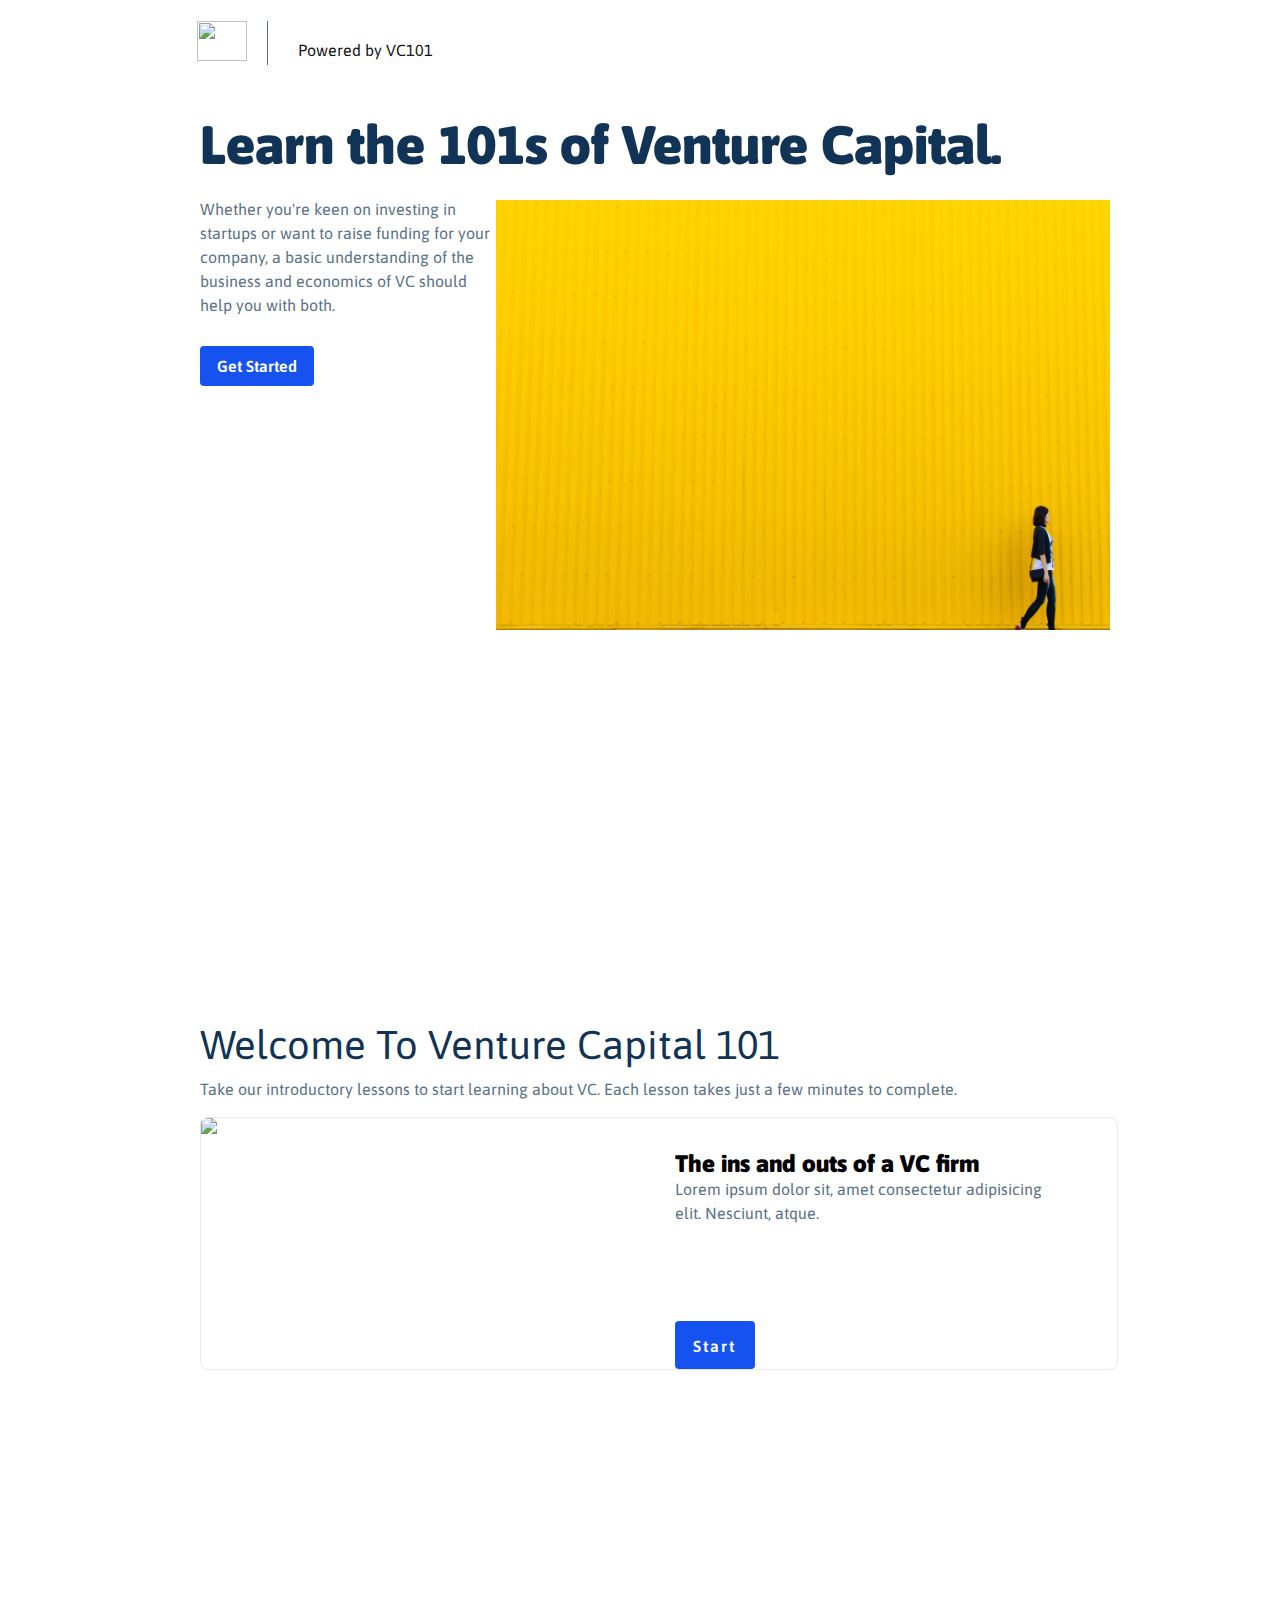
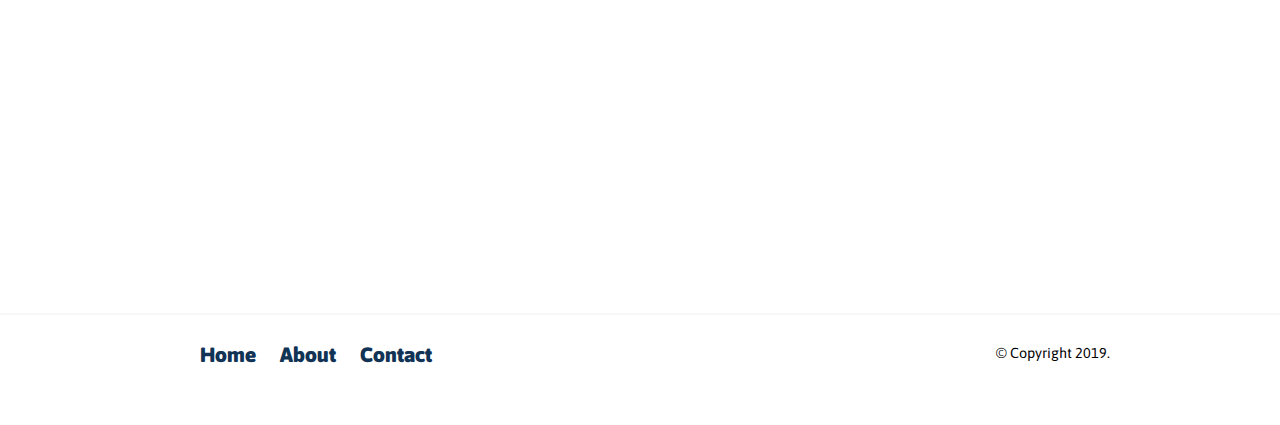
==== index.html @ 9e7cd98e "Added footer. //TODO replace test dataset with live one." ====
<!DOCTYPE html>
<!--[if lt IE 7]>      <html class="no-js lt-ie9 lt-ie8 lt-ie7"> <![endif]-->
<!--[if IE 7]>         <html class="no-js lt-ie9 lt-ie8"> <![endif]-->
<!--[if IE 8]>         <html class="no-js lt-ie9"> <![endif]-->
<!--[if gt IE 8]><!-->
<html>
<!--<![endif]-->

<head>
    <meta charset="utf-8">
    <meta http-equiv="X-UA-Compatible" content="IE=edge">
    <title>VC101 | Bite Sized Venture Capital</title>
    <meta name="description" content="">
    <meta name="viewport" content="width=device-width, initial-scale=1">
    <link rel="stylesheet" href="https://use.fontawesome.com/releases/v5.7.1/css/all.css"
        integrity="sha384-fnmOCqbTlWIlj8LyTjo7mOUStjsKC4pOpQbqyi7RrhN7udi9RwhKkMHpvLbHG9Sr" crossorigin="anonymous">
    <link rel="stylesheet" href="style.css">
</head>

<body>
    <!--[if lt IE 7]>
            <p class="browsehappy">You are using an <strong>outdated</strong> browser. Please <a href="#">upgrade your browser</a> to improve your experience.</p>
        <![endif]-->
    <header>
        <!-- logo -->
        <a href="https://vc101.team" class="header-brand"><img src="img/logo.png"></a>
        <nav>
            <ul>
                <li><a href="https://vc101.team" target="_blank">Powered by VC101</a></li>
            </ul>
        </nav>
    </header>

    <main>
        <section class="landing-box">
            <img src="img/hero.jpg">
            <h1>Learn the 101s of Venture Capital.</h1>
            <p>Whether you're keen on investing in startups or want to raise funding for your company, a basic
                understanding of the business and economics of VC should help you with both.</p>
            <a href="#section-lesson" class="btn" id="get-started">Get Started</a>
        </section>

        <section class="lesson-box" id="section-lesson">
            <h1>Welcome To Venture Capital 101</h1>
            <p>Take our introductory lessons to start learning about VC. Each lesson takes just a few
                minutes to complete.</p>
            <div class="lesson-one">
                <img src="https://www.unsplash.it/450/300">
                <div class="lesson-content">
                    <h2>The ins and outs of a VC firm</h2>
                    <p>Lorem ipsum dolor sit, amet consectetur adipisicing elit. Nesciunt, atque.</p>
                </div>
                <a href="course.html" target="_blank" class="btn">Start</a>
            </div>
        </section>
    </main>

    <div class="wrapper">
        <footer>
            <ul>
                <li><a href="index.html">Home</a></li>
                <li><a href="https://vc101.team">About</a></li>
                <li><a href="index.html">Contact</a></li>
            </ul>
        </footer>
        <p>&copy Copyright 2019.</p>
    </div>



    <script src="http://code.jquery.com/jquery-3.3.1.min.js"
        integrity="sha256-FgpCb/KJQlLNfOu91ta32o/NMZxltwRo8QtmkMRdAu8=" crossorigin="anonymous"></script>
    <script src='https://cdnjs.cloudflare.com/ajax/libs/tabletop.js/1.5.1/tabletop.min.js'></script>
    <script src="main.js"></script>
</body>

</html>
---- style.css ----
/* spreadsheet: https://docs.google.com/spreadsheets/d/1z5SjJGeFQ1TG3NRVAmU4pEblI3DzOzYR7XpcM_YPObU/edit#gid=0 */

/* 

1. Design and code the site. --> check out the coinbase earn page for design inspo for front page.
2. Integrate a database. (Google Spreadsheet)
3. Deploy the site. (Netlify, GitHub)
4. Connect to main site? (vc101.team/#online-course)

*/

@import url('https://fonts.googleapis.com/css?family=Asap');
@import url('https://fonts.googleapis.com/css?family=Press+Start+2P');


* {
    margin: 0;
    padding: 0;
    box-sizing: border-box;
    text-decoration: none;
    font-size: 16px;
}

/* BUTTON CLASS */
.btn {
    height: 58px;
    font-size: 16px;
    font-family: 'Asap';
    padding: 10px 16px;
    color: rgb(255, 255, 255);
    background-color: rgb(22, 82, 240);
    border-width: 1px;
    border-style: solid;
    border-color: transparent;
    border-image: initial;
    position: relative;
    width: auto;
    font-weight: 600;
    margin: 0;
    cursor: pointer;
    border-radius: 4px;
    transition: all 1000ms;
}

/* INDEX PAGE */

header {
    position: fixed;
    top: 0;
    right: 0;
    left: 0;
    background-color: #fff;
    width: 100%;
    height: 80px;
}

header .header-brand {
    display: block;
    margin-top: 21px;
    margin-bottom: 31px;
    margin-left: 157px;
    padding: 0px 20px 0px 40px;
    border-right: 1px solid rgb(88, 112, 136);
    float: left;
}

header img {
    width: 50px;
    height: 40px;
}

header nav ul {
    display: block;
    width: fit-content;
    margin: 20px 0px 0px 20px;
    float: left;
}

header nav ul li {
    display: inline-block;
    float: left;
    list-style: none;
    padding: 0 10px;
}

header nav ul li a {
    font-family: 'Asap';
    font-size: 16px;
    color: #111;
    line-height: 60px;
}

main {
    padding-top: 100px;
    margin-left: 200px;
}

.landing-box {
    height: 100vh;
}

.landing-box img {
    position: absolute;
    display: block;
    top: 200px;
    right: 170px;
    width: 48%;
    height: 430px;
    background-size: cover;
    background-position: left center; 
    z-index: -1;  
}



.landing-box h1 {
    font-size: 54px;
    font-family: 'Asap';
    color: rgb(17, 51, 85);
    font-weight: 900;
    line-height: 64px;
    margin: 13px 0px;
}

.landing-box p {
    color: rgb(88, 112, 136);
    line-height: 24px;
    font-size: 16px;
    font-family: 'Asap';
    display: block;
    margin-block-start: 1em;
    margin-block-end: 1em;
    margin-inline-start: 0px;
    margin-inline-end: 0px;
    margin-top: 20px;
    margin-bottom: 40px;
    font-weight: 400;
    width: 300px;

}

.landing-box a:hover {
    background-color: rgb(18, 72, 209);
}

.lesson-box {
    height: 100vh;
}

.lesson-box h1 {
    font-size: 40px;
    font-weight: 400;
    font-family: 'Asap';
    color: rgb(17, 51, 85);
    line-height: 64px;
}

.lesson-box p {
    width: 800px;
    color: rgb(88, 112, 136);
    line-height: 24px;
    font-size: 1rem;
    font-family: 'Asap';
    display: block;
    margin-block-start: 1em;
    margin-block-end: 1em;
    margin-inline-start: 0px;
    margin-inline-end: 0px;
    font-weight: 400;
    margin-top: 0;
}

.lesson-one {
    display: grid;
    grid-template: 
    "img lesson-content" min-content
    "img a" auto / 1fr 1fr;
    width: 85%;
    height: auto;
    border-width: 1px;
    border-style: solid;
    border-color: rgb(231, 235, 238);
    border-image: initial;
    background: rgb(255, 255, 255);
    border-radius: 8px;
    transition: box-shadow .3s;
}

.lesson-one:hover {
    box-shadow: 0 0 11px rgba(33,33,33,.2); 
}

.lesson-one img {
    grid-area: img;
    border-radius: 2% 0% 0% 2%;
}

.lesson-one .lesson-content {
    grid-area: lesson-content;
    margin-left: 16px;
    margin-top: 32px;
}

.lesson-one h2 {
    font-size: 1.5rem;
    font-weight: 900;
    color: #000;
    font-family: 'Asap';
}

.lesson-one p {
    font-size: 1rem;
    color: rgb(88, 112, 136);
    font-family: 'Asap';
    width: 85%;
}

.lesson-one a {
    grid-area: a;
    width: 80px;
    height: 48px;
    margin-left: 16px;
    margin-top: 80px;
    transition: all 1000ms;
    padding-top: 15px;
    padding-bottom: 10px;
    padding-left: 17px;
    padding-right: 10px;
    letter-spacing: 2px;
}

.lesson-one a:hover {
    background-color: rgb(18, 72, 209);
}

/* Footer */

footer {
    border-top: 2px solid rgb(245, 247, 248);
    
}

footer ul {
    width: fit-content;
    float: left;
    margin-top: 20px;
    margin-bottom: 50px;
    margin-left: 200px;
    
}

footer ul li {
    display: inline-flex;
    list-style: none;
    line-height: 40px;
}

footer ul li a {
    font-family: 'Asap';
    font-size: 1.3rem;
    font-weight: 900;
    color: rgb(17, 51, 85);
    margin-right: 20px;
}

.wrapper p {
    text-align: center;
    float: right;
    margin-top: 30px;
    margin-right: 170px;
    font-family: 'Asap';
    font-size: 0.9rem;
    
}


/* use max-width for mobile media query

.lesson-one img {
    grid-area: img;
    border-radius: 2% 0% 0% 2%;
    max-width: 100%;
}

*/
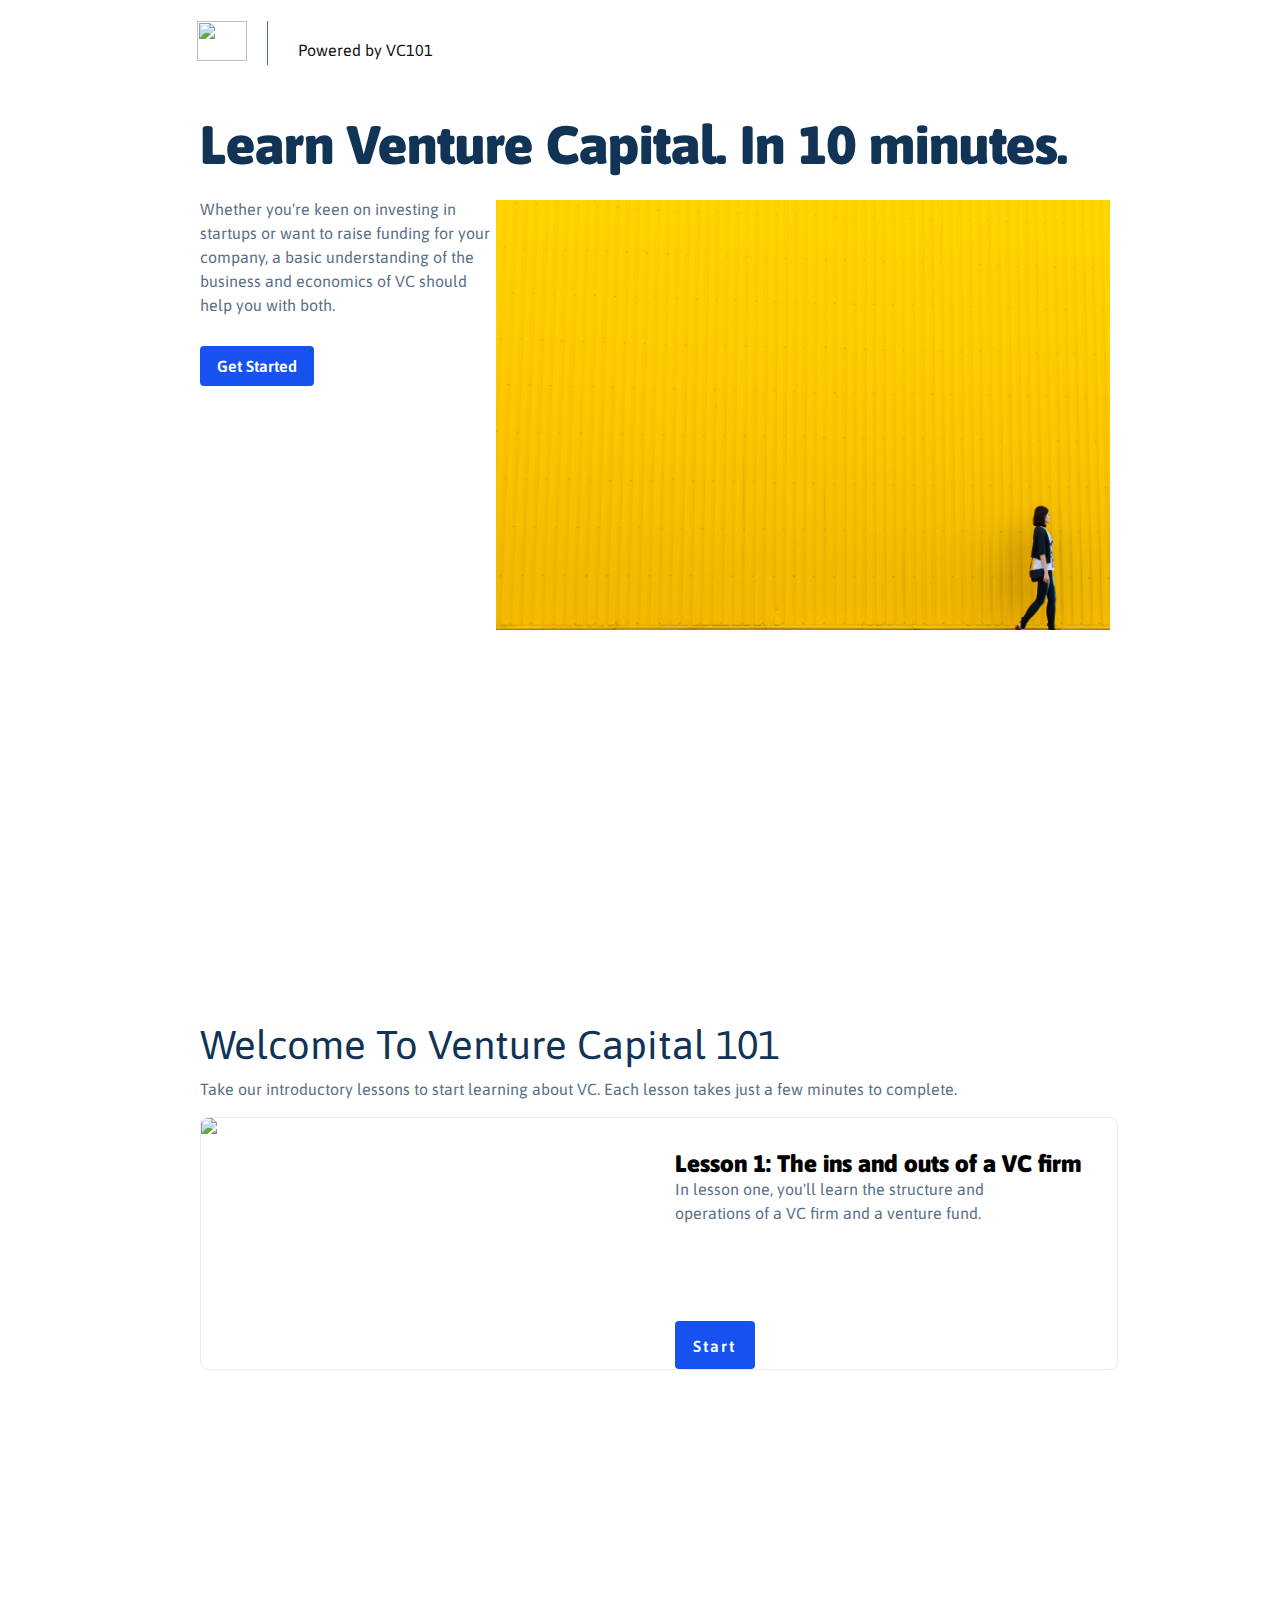
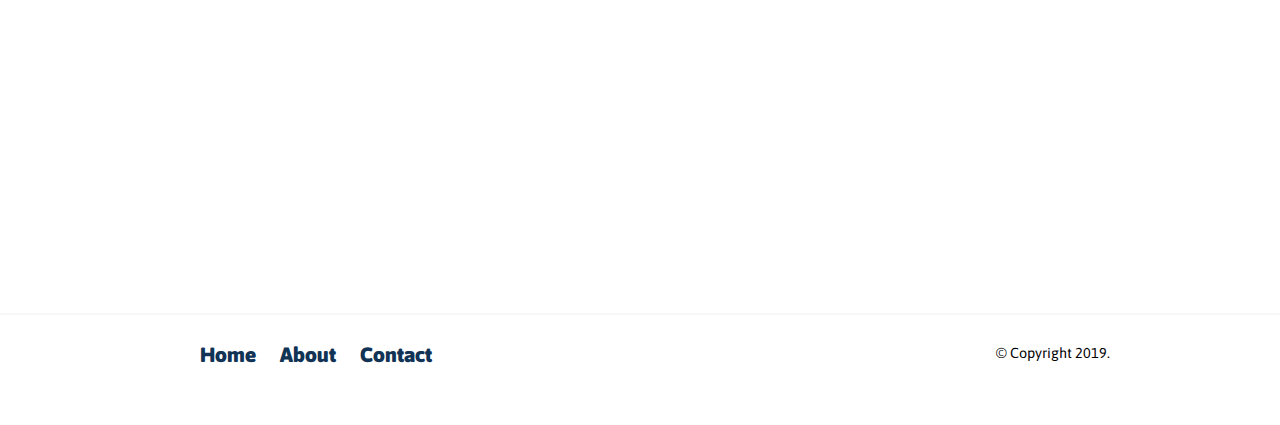
==== commit 893f177a: "Don't open the course in a new window" ====
--- a/index.html
+++ b/index.html
@@ -34,7 +34,7 @@
     <main>
         <section class="landing-box">
             <img src="img/hero.jpg">
-            <h1>Learn the 101s of Venture Capital.</h1>
+            <h1>Learn Venture Capital. In 10 minutes.</h1>
             <p>Whether you're keen on investing in startups or want to raise funding for your company, a basic
                 understanding of the business and economics of VC should help you with both.</p>
             <a href="#section-lesson" class="btn" id="get-started">Get Started</a>
@@ -47,10 +47,10 @@
             <div class="lesson-one">
                 <img src="https://www.unsplash.it/450/300">
                 <div class="lesson-content">
-                    <h2>The ins and outs of a VC firm</h2>
-                    <p>Lorem ipsum dolor sit, amet consectetur adipisicing elit. Nesciunt, atque.</p>
+                    <h2>Lesson 1: The ins and outs of a VC firm</h2>
+                    <p>In lesson one, you'll learn the structure and operations of a VC firm and a venture fund.</p>
                 </div>
-                <a href="course.html" target="_blank" class="btn">Start</a>
+                <a href="course.html" class="btn">Start</a>
             </div>
         </section>
     </main>
@@ -68,10 +68,10 @@
 
 
 
-    <script src="http://code.jquery.com/jquery-3.3.1.min.js"
+    <script src="https://code.jquery.com/jquery-3.3.1.min.js"
         integrity="sha256-FgpCb/KJQlLNfOu91ta32o/NMZxltwRo8QtmkMRdAu8=" crossorigin="anonymous"></script>
     <script src='https://cdnjs.cloudflare.com/ajax/libs/tabletop.js/1.5.1/tabletop.min.js'></script>
     <script src="main.js"></script>
 </body>
 
-</html>+</html>
